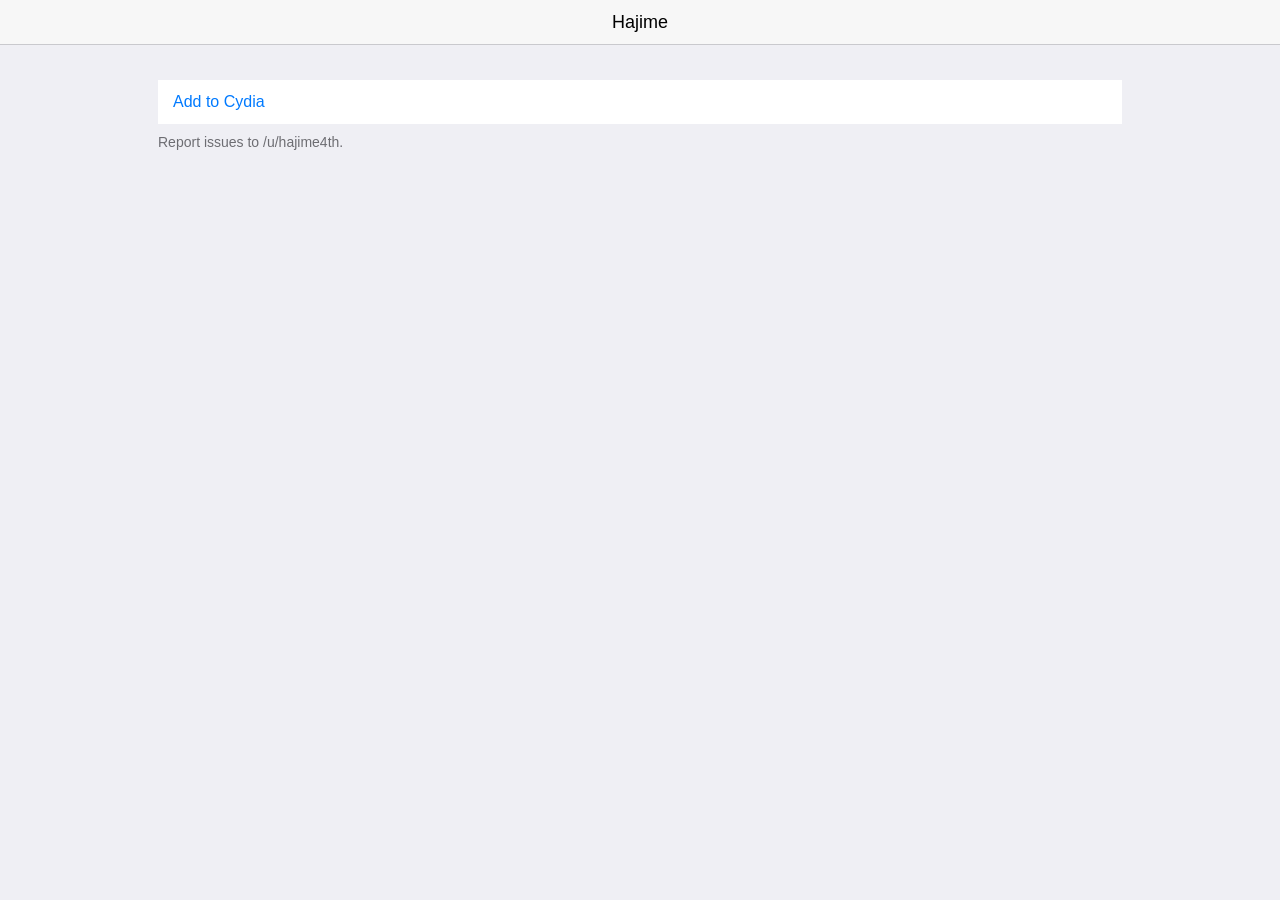
==== index.html @ 9b928046 "Add files via upload" ====
<!DOCTYPE html>
<html >
  <head>
    <meta charset="UTF-8">
    <title>Hajime</title>
    <meta name="viewport" content="initial-scale=1, maximum-scale=1, user-scalable=0">



        <link rel="stylesheet" href="css/style.css">




  </head>

  <body>

    <body class="depiction">
  <header>
    <h1>Hajime</h1>
  </header>
  <main id="content" role="main">
    <ul>
      <li>
      <a href="cydia://url/https://cydia.saurik.com/api/share#?source=https://hajime4th.github.io/">Add to Cydia</a>
      </li>
    </ul>
    <p class="footer">Report issues to /u/hajime4th.</p>
  </main>
</body>

        <script src="js/index.js"></script>




  </body>
</html>
---- css/style.css ----
iframe {
  border:0
}

a,button {
  color:#007aff;
  text-decoration:none
}

html {
  background:#efeff4
}

html .depiction {
  background:0 0
}

body {
  font:16px -apple-system-font,".Helvetica NeueUI","Helvetica Neue",sans-serif;
  margin:80px 0 35px
}

.cydia body {
  margin-top:35px
}

.depiction body {
  margin-top:0;
  margin-bottom:0
}

@media (min-width:708px) {
#content {
  width:708px;
  margin:0 auto
}
}

@media (min-width:964px) {
#content {
  width:964px
}
}

body>p,h2,header .date,p[class="footer"] {
  margin:15px;
  color:#6d6d72;
  font-size:14px;
  font-weight:400
}

@media (min-width:708px) {
body>p,h2,p[class="footer"] {
  margin-left:0;
  margin-right:0
}
}

h2,header .date {
  text-transform:uppercase;
  margin-bottom:5px
}

h2 a,h2 header .date,header h2 .date {
  color:inherit
}

h2 a:active,h2 a:focus,h2 a:hover,h2 header .date,header h2 .date {
  text-decoration:underline
}

hr {
  border:0;
  border-top:1px solid #c8c7cc
}

body>header {
  position:fixed;
  top:0;
  left:0;
  width:100%;
  height:44px;
  z-index:10;
  background:#f7f7f7;
  border-bottom:1px solid #c9c9cd
}

body>header h1 {
  margin:0;
  text-align:center;
  font-size:18px;
  line-height:44px;
  font-weight:500
}

.cydia body>header {
  display:none
}

.cydia body>header+p {
  margin-top:-20px
}

ul {
  margin:5px 0 35px;
  padding:0;
  list-style:none;
  background:#fff
}

ul:after,ul:before {
  content:"";
  display:block;
  height:1px;
  background:#c8c7cc
}

@media (min-width:708px) {
ul:after,ul:before {
  display:none
}
}

ul li {
  border-bottom:1px solid #c8c7cc;
  margin-left:15px;
  padding:13px 15px 13px 0
}

ul li:last-child {
  border-bottom:0
}

ul .button,ul li [role="link"],ul li p {
  padding:13px 15px;
  margin:-13px -15px
}

ul .button+p,ul li [role="link"]+p,ul li p+p {
  padding-top:0;
  margin-top:0
}

ul .button,ul li [role="link"] {
  display:block;
  color:#007aff;
  padding-right:30px;
  position:relative;
  z-index:2
}

ul .button:after,ul li [role="link"]:after {
  content:"";
  display:block;
  background:url([data-uri]) 0 0/100% 100%;
  position:absolute;
  top:50%;
  right:15px;
  width:10px;
  height:13px;
  margin-top:-6.5px
}

ul li>button {
  font:inherit;
  width:100%;
  text-align:left
}

ul li .pull-in {
  vertical-align:top
}

@media (max-width:708px) {
ul li .pull-in {
  margin:-13px -15px
}
}

ul+[class="footer"],ul+p {
  margin-top:-25px
}

img {
  max-width:290px
}

blockquote {
  border-left:4px solid #c9c9cd;
  margin-left:20px;
  padding-left:8px;
  font-style:italic
}

code {
  font-family:"Source Code Pro",Monaco,Menlo,Consolas,monospace
}

header .date {
  float:right;
  margin-top:0;
  margin-bottom:0
}

@media (min-width:708px) {
header .date {
  margin-left:0;
  margin-right:0
}
}

footer :first-child {
  margin-top:0
}

footer :last-child {
  margin-bottom:0
}

.nav a,footer a {
  margin-right:15px
}

#about {
  margin:0 15px 40px
}

.cydia #about {
  display:none
}

.cydia #open {
  display:none
}

@media (min-width:708px) {
#about {
  margin-left:0;
  margin-right:0
}
}
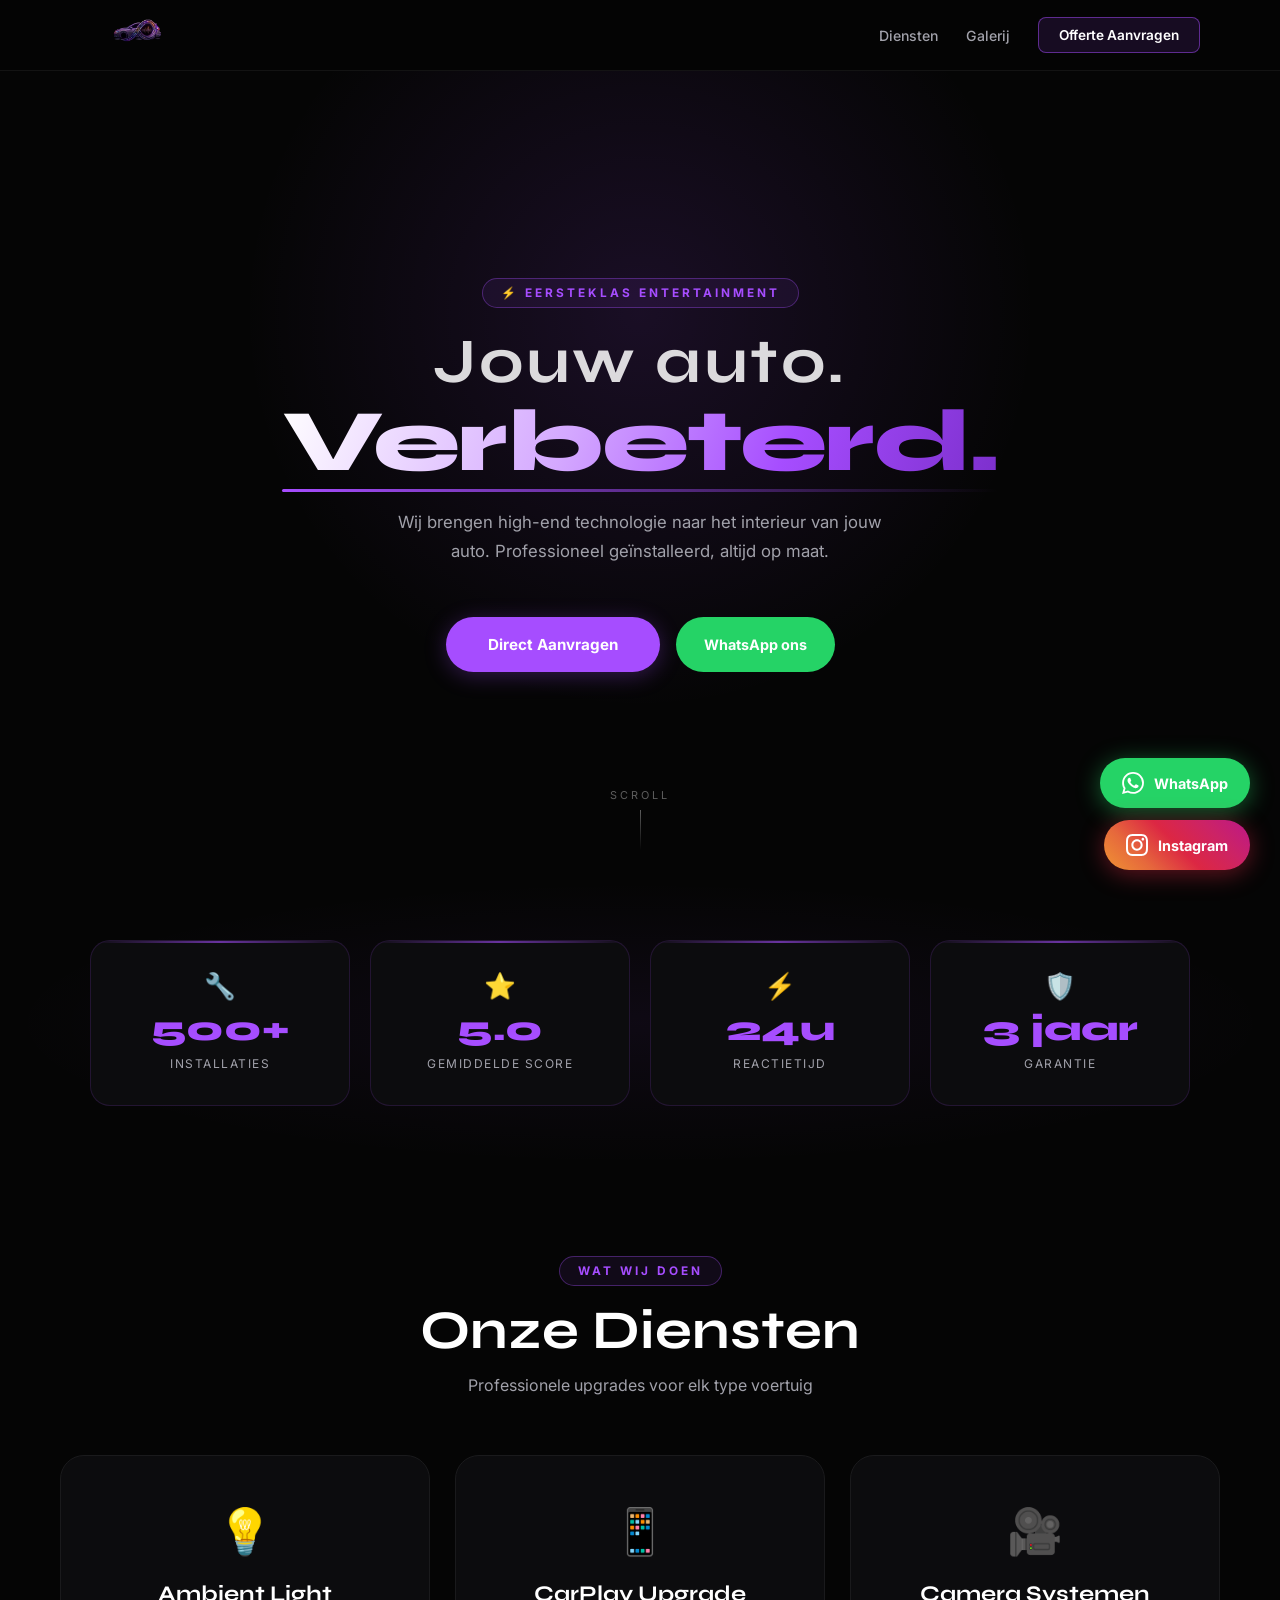
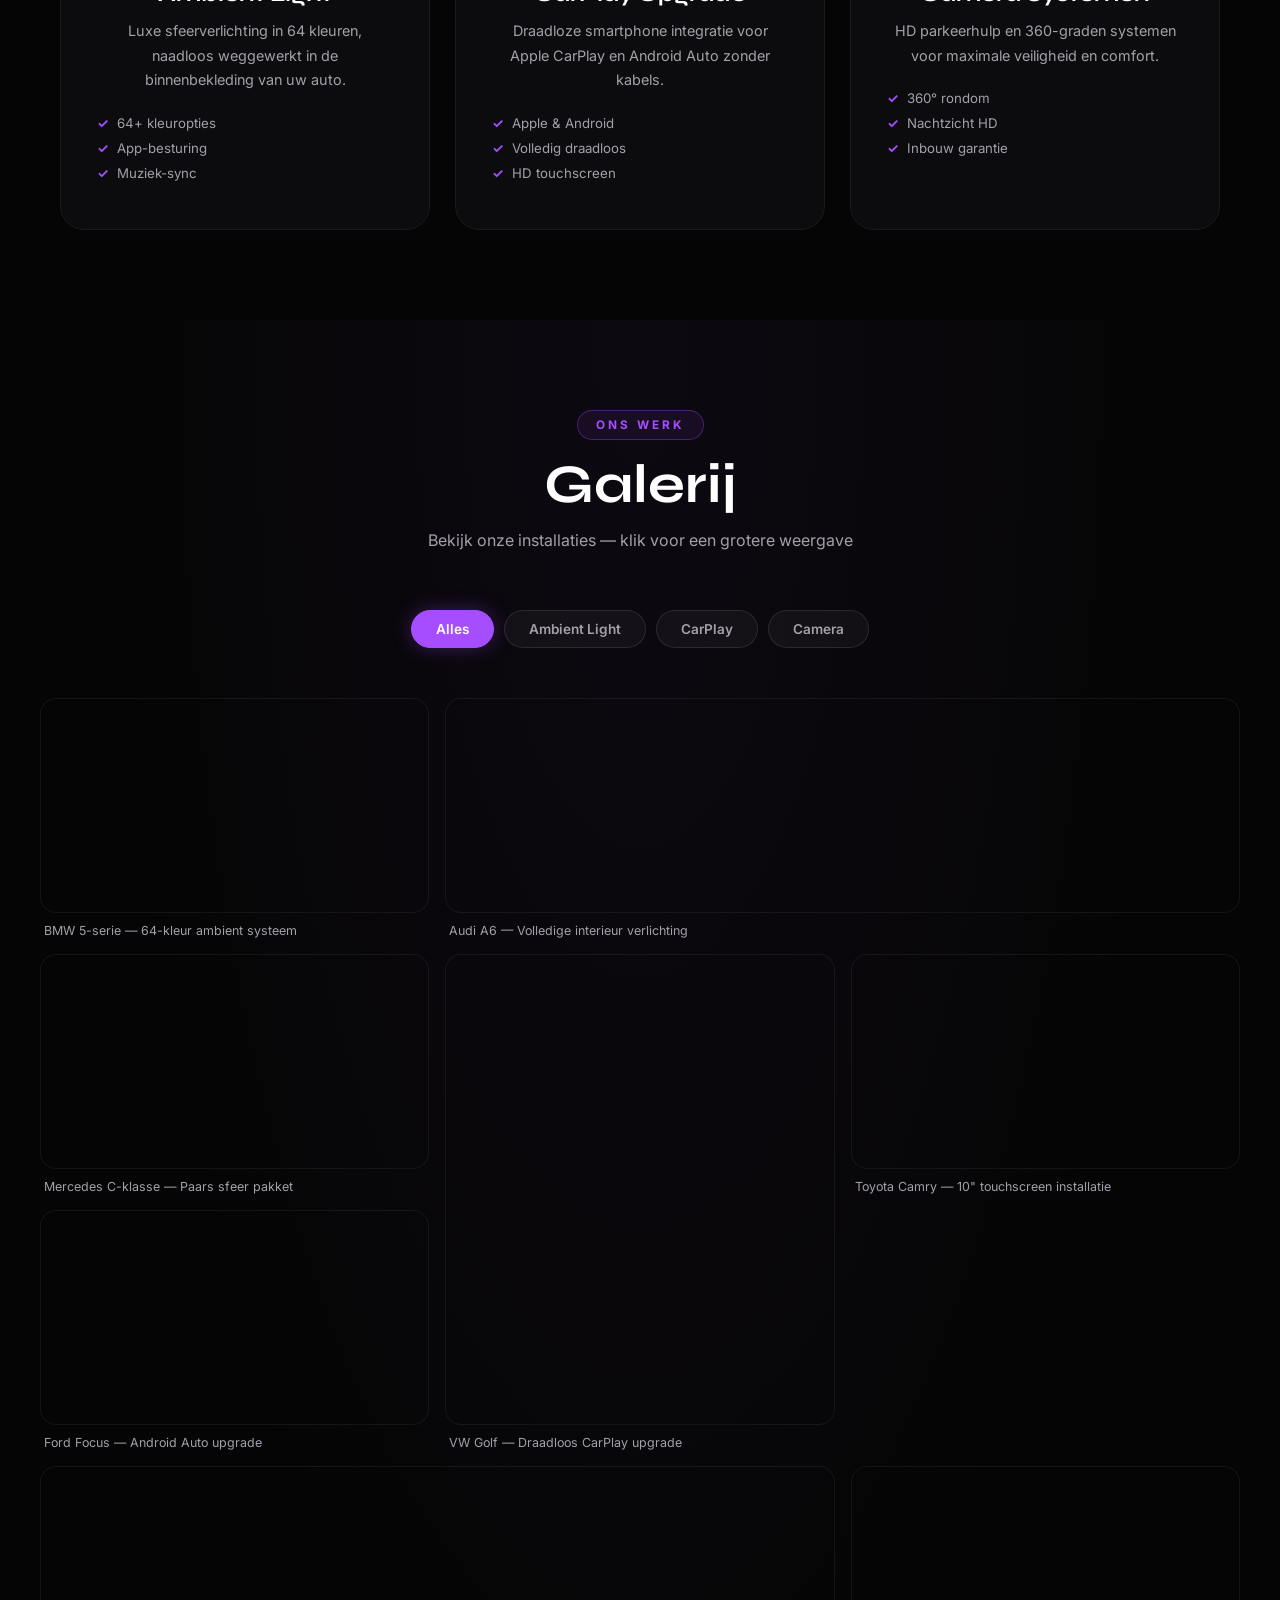
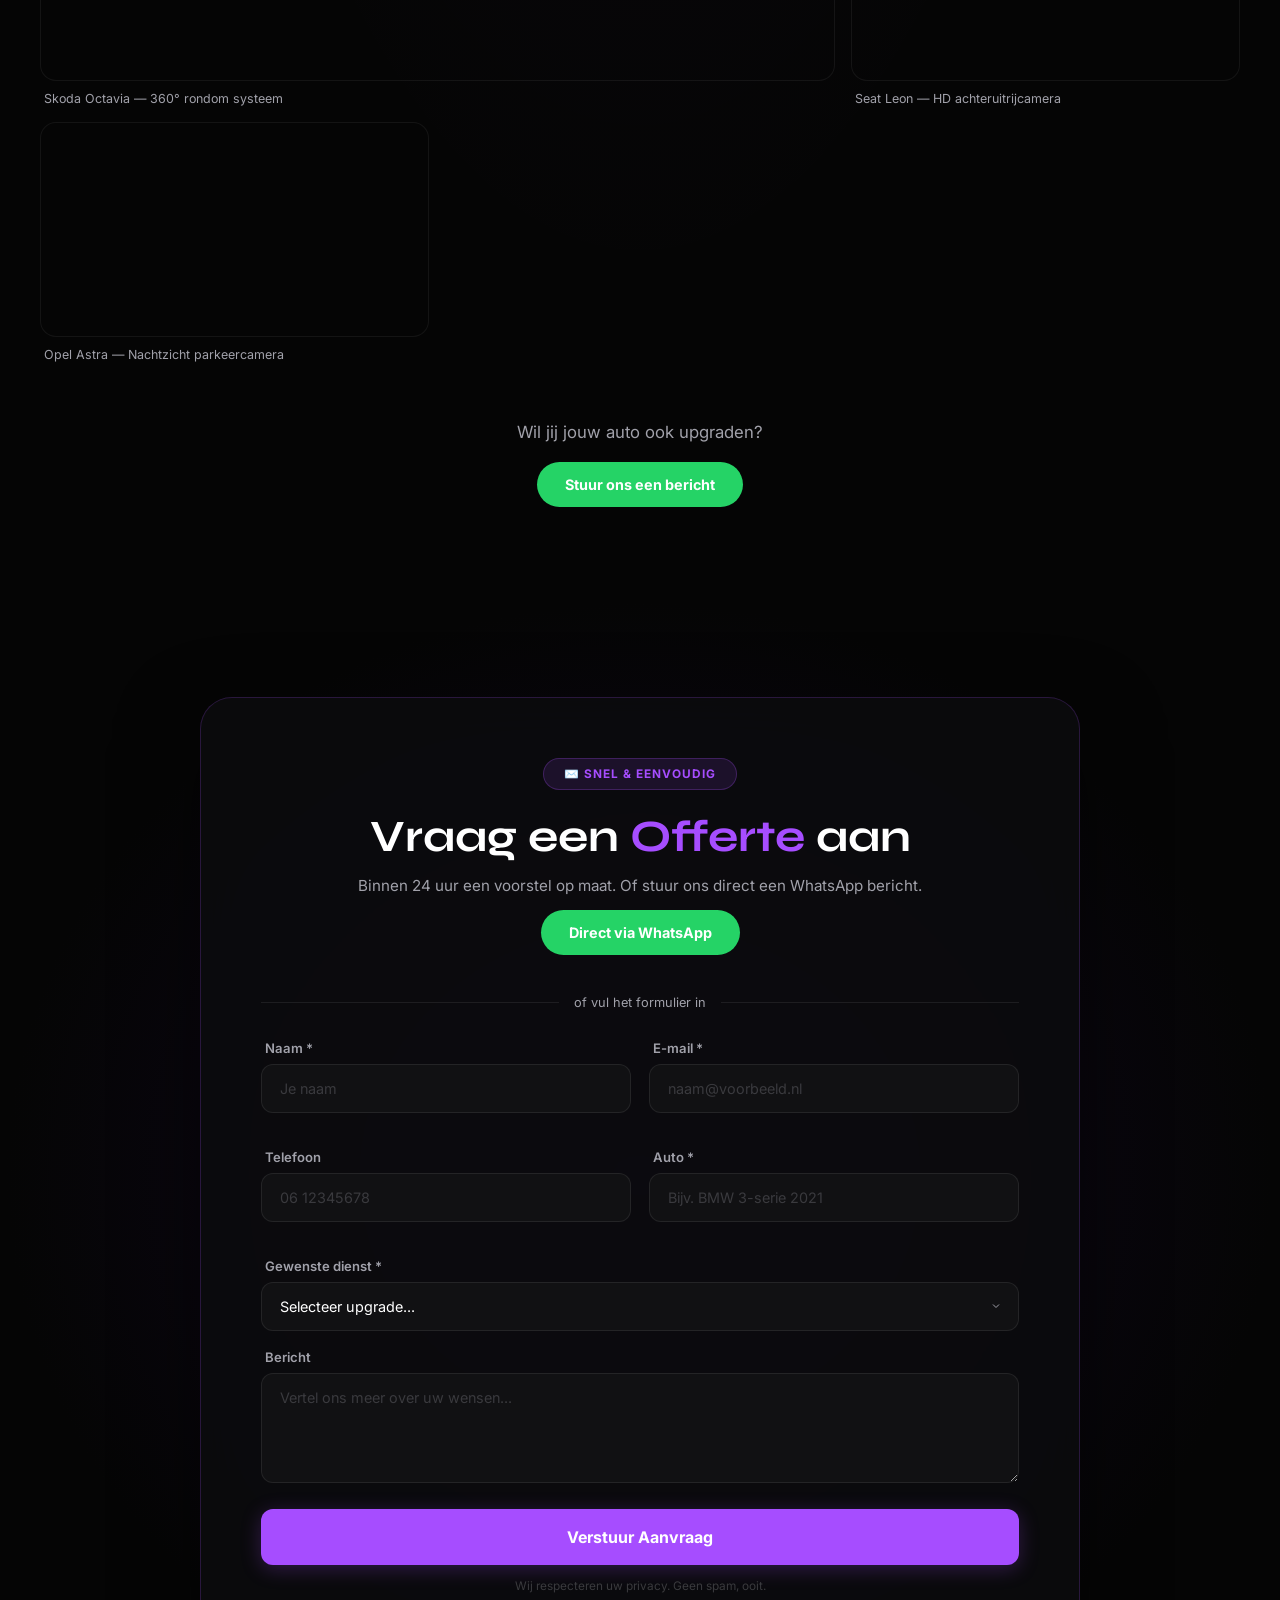
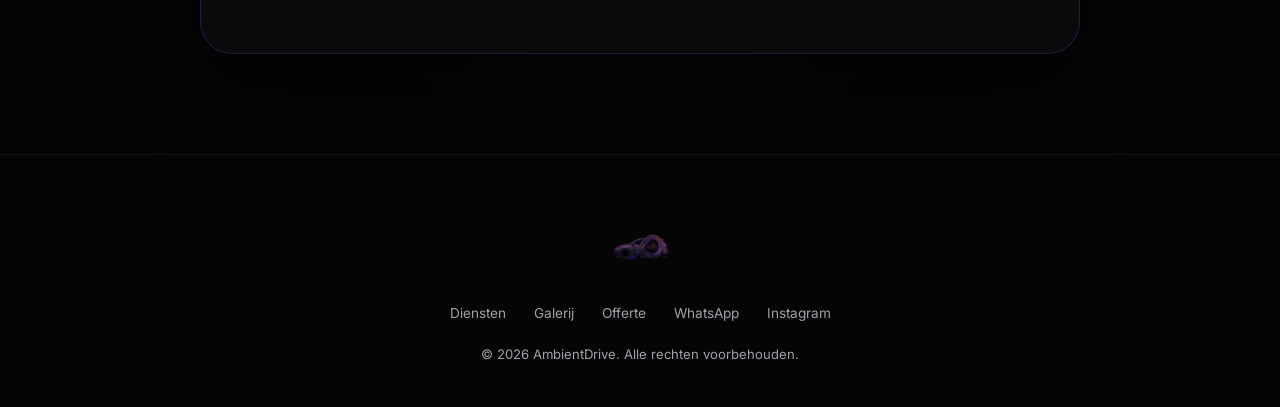
==== commit 4ee731eb: "Fix AmbientDrive site: restore Formspree form, add all assets - Replace old Cydia page with AmbientD" ====
--- a/index.html
+++ b/index.html
@@ -1,39 +1,311 @@
-<!DOCTYPE html>
-<html >
-  <head>
-    <meta charset="UTF-8">
-    <title>Hajime</title>
-    <meta name="viewport" content="initial-scale=1, maximum-scale=1, user-scalable=0">
-
-
-
-        <link rel="stylesheet" href="css/style.css">
-
-
-
-
-  </head>
-
-  <body>
-
-    <body class="depiction">
-  <header>
-    <h1>Hajime</h1>
-  </header>
-  <main id="content" role="main">
-    <ul>
-      <li>
-      <a href="cydia://url/https://cydia.saurik.com/api/share#?source=https://hajime4th.github.io/">Add to Cydia</a>
-      </li>
-    </ul>
-    <p class="footer">Report issues to /u/hajime4th.</p>
-  </main>
-</body>
-
-        <script src="js/index.js"></script>
-
-
-
-
-  </body>
-</html>
+<!DOCTYPE html>
+<html lang="nl">
+<head>
+    <meta charset="UTF-8">
+    <meta name="viewport" content="width=device-width, initial-scale=1.0">
+    <title>AmbientDrive | Premium Auto Customization</title>
+    <link href="https://fonts.googleapis.com/css2?family=Syne:wght@700;800&family=Inter:wght@400;500;600;700&display=swap" rel="stylesheet">
+    <link rel="stylesheet" href="style.css">
+</head>
+<body>
+
+    <!-- Startup Loader -->
+    <div class="startup-overlay" id="loader">
+        <img src="logo.png" alt="AmbientDrive" class="loader-logo">
+    </div>
+
+    <!-- Floating Buttons (WhatsApp + Instagram) -->
+    <div class="fab-container">
+        <a href="https://wa.me/31612345678?text=Hallo%2C%20ik%20heb%20een%20vraag%20over%20AmbientDrive!" 
+           class="whatsapp-fab" target="_blank" rel="noopener">
+            <svg xmlns="http://www.w3.org/2000/svg" viewBox="0 0 24 24" fill="currentColor" width="22" height="22">
+                <path d="M17.472 14.382c-.297-.149-1.758-.867-2.03-.967-.273-.099-.471-.148-.67.15-.197.297-.767.966-.94 1.164-.173.199-.347.223-.644.075-.297-.15-1.255-.463-2.39-1.475-.883-.788-1.48-1.761-1.653-2.059-.173-.297-.018-.458.13-.606.134-.133.298-.347.446-.52.149-.174.198-.298.298-.497.099-.198.05-.371-.025-.52-.075-.149-.669-1.612-.916-2.207-.242-.579-.487-.5-.669-.51-.173-.008-.371-.01-.57-.01-.198 0-.52.074-.792.372-.272.297-1.04 1.016-1.04 2.479 0 1.462 1.065 2.875 1.213 3.074.149.198 2.096 3.2 5.077 4.487.709.306 1.262.489 1.694.625.712.227 1.36.195 1.871.118.571-.085 1.758-.719 2.006-1.413.248-.694.248-1.289.173-1.413-.074-.124-.272-.198-.57-.347m-5.421 7.403h-.004a9.87 9.87 0 01-5.031-1.378l-.361-.214-3.741.982.998-3.648-.235-.374a9.86 9.86 0 01-1.51-5.26c.001-5.45 4.436-9.884 9.888-9.884 2.64 0 5.122 1.03 6.988 2.898a9.825 9.825 0 012.893 6.994c-.003 5.45-4.437 9.884-9.885 9.884m8.413-18.297A11.815 11.815 0 0012.05 0C5.495 0 .16 5.335.157 11.892c0 2.096.547 4.142 1.588 5.945L.057 24l6.305-1.654a11.882 11.882 0 005.683 1.448h.005c6.554 0 11.89-5.335 11.893-11.893a11.821 11.821 0 00-3.48-8.413z"/>
+            </svg>
+            <span>WhatsApp</span>
+        </a>
+
+        <a href="https://www.instagram.com/ambientdrive.nl" target="_blank" rel="noopener" class="instagram-fab" aria-label="Instagram">
+            <svg xmlns="http://www.w3.org/2000/svg" viewBox="0 0 24 24" fill="currentColor" width="22" height="22">
+                <path d="M12 2.163c3.204 0 3.584.012 4.85.07 3.252.148 4.771 1.691 4.919 4.919.058 1.265.069 1.645.069 4.849 0 3.205-.012 3.584-.069 4.849-.149 3.225-1.664 4.771-4.919 4.919-1.266.058-1.644.07-4.849.07-3.204 0-3.584-.012-4.849-.07-3.26-.149-4.771-1.699-4.919-4.92-.058-1.265-.07-1.644-.07-4.849 0-3.204.013-3.583.07-4.849.149-3.227 1.664-4.771 4.919-4.919 1.266-.057 1.645-.069 4.849-.069zm0-2.163c-3.259 0-3.667.014-4.947.072-4.358.2-6.78 2.618-6.98 6.98-.059 1.281-.073 1.689-.073 4.948 0 3.259.014 3.667.072 4.947.2 4.358 2.618 6.78 6.98 6.98 1.281.058 1.689.072 4.948.072 3.259 0 3.668-.014 4.948-.072 4.354-.2 6.782-2.618 6.979-6.98.059-1.28.073-1.689.073-4.948 0-3.259-.014-3.667-.072-4.947-.196-4.354-2.617-6.78-6.979-6.98-1.281-.059-1.69-.073-4.949-.073zm0 5.838c-3.403 0-6.162 2.759-6.162 6.162s2.759 6.163 6.162 6.163 6.162-2.76 6.162-6.163c0-3.403-2.759-6.162-6.162-6.162zm0 10.162c-2.209 0-4-1.79-4-4 0-2.209 1.791-4 4-4s4 1.791 4 4c0 2.21-1.791 4-4 4zm6.406-11.845c-.796 0-1.441.645-1.441 1.44s.645 1.44 1.441 1.44c.795 0 1.439-.645 1.439-1.44s-.644-1.44-1.439-1.44z"/>
+            </svg>
+            <span>Instagram</span>
+        </a>
+    </div>
+
+    <!-- Navbar -->
+    <nav class="navbar" id="navbar">
+        <div class="nav-container">
+            <a href="#home" class="logo-link">
+                <img src="logo.png" alt="AmbientDrive" class="nav-logo">
+            </a>
+            <div class="nav-menu">
+                <a href="#diensten" class="menu-item">Diensten</a>
+                <a href="#galerij" class="menu-item">Galerij</a>
+                <a href="#offerte" class="btn-nav">Offerte Aanvragen</a>
+            </div>
+            <button class="hamburger" id="hamburger" aria-label="Menu" aria-expanded="false">
+                <span></span><span></span><span></span>
+            </button>
+        </div>
+        <div class="mobile-menu" id="mobileMenu" aria-hidden="true">
+            <a href="#diensten" class="mobile-item">Diensten</a>
+            <a href="#galerij" class="mobile-item">Galerij</a>
+            <a href="#offerte" class="mobile-item mobile-cta">Offerte Aanvragen</a>
+        </div>
+    </nav>
+
+    <main id="main-content">
+
+        <!-- Hero -->
+        <section class="hero" id="home">
+            <div class="hero-bg-glow"></div>
+            <div class="hero-content reveal">
+                <span class="badge">⚡ Eersteklas Entertainment</span>
+                <h1>
+                    <span class="h1-line1">Jouw auto.</span>
+                    <span class="h1-line2"><span class="word-verbeterd">Verbeterd.</span></span>
+                </h1>
+                <p class="hero-sub">Wij brengen high-end technologie naar het interieur van jouw auto. Professioneel geïnstalleerd, altijd op maat.</p>
+                <div class="hero-actions">
+                    <a href="#offerte" class="btn-main">Direct Aanvragen</a>
+                    <a href="https://wa.me/31612345678?text=Hallo%2C%20ik%20heb%20een%20vraag%20over%20AmbientDrive!" class="btn-whatsapp" target="_blank" rel="noopener">WhatsApp ons</a>
+                </div>
+            </div>
+            <div class="hero-scroll-hint">
+                <span>Scroll</span>
+                <div class="scroll-line"></div>
+            </div>
+        </section>
+
+        <!-- Stats Strip -->
+        <section class="stats-strip reveal">
+            <div class="stats-container">
+                <div class="stat-card">
+                    <div class="stat-icon">🔧</div>
+                    <span class="stat-number" data-target="500" data-suffix="+">500+</span>
+                    <span class="stat-label">Installaties</span>
+                </div>
+                <div class="stat-card">
+                    <div class="stat-icon">⭐</div>
+                    <span class="stat-number">5.0</span>
+                    <span class="stat-label">Gemiddelde score</span>
+                </div>
+                <div class="stat-card">
+                    <div class="stat-icon">⚡</div>
+                    <span class="stat-number" data-target="24" data-suffix="u">24u</span>
+                    <span class="stat-label">Reactietijd</span>
+                </div>
+                <div class="stat-card">
+                    <div class="stat-icon">🛡️</div>
+                    <span class="stat-number">3 jaar</span>
+                    <span class="stat-label">Garantie</span>
+                </div>
+            </div>
+        </section>
+
+        <!-- Diensten -->
+        <section id="diensten" class="services reveal">
+            <div class="section-header">
+                <span class="badge">Wat wij doen</span>
+                <h2 class="section-title">Onze Diensten</h2>
+                <p class="section-sub">Professionele upgrades voor elk type voertuig</p>
+            </div>
+            <div class="grid-container">
+                <div class="card">
+                    <div class="card-icon">💡</div>
+                    <h3>Ambient Light</h3>
+                    <p>Luxe sfeerverlichting in 64 kleuren, naadloos weggewerkt in de binnenbekleding van uw auto.</p>
+                    <ul class="card-features">
+                        <li>64+ kleuropties</li>
+                        <li>App-besturing</li>
+                        <li>Muziek-sync</li>
+                    </ul>
+                </div>
+                <div class="card">
+                    <div class="card-icon">📱</div>
+                    <h3>CarPlay Upgrade</h3>
+                    <p>Draadloze smartphone integratie voor Apple CarPlay en Android Auto zonder kabels.</p>
+                    <ul class="card-features">
+                        <li>Apple & Android</li>
+                        <li>Volledig draadloos</li>
+                        <li>HD touchscreen</li>
+                    </ul>
+                </div>
+                <div class="card">
+                    <div class="card-icon">🎥</div>
+                    <h3>Camera Systemen</h3>
+                    <p>HD parkeerhulp en 360-graden systemen voor maximale veiligheid en comfort.</p>
+                    <ul class="card-features">
+                        <li>360° rondom</li>
+                        <li>Nachtzicht HD</li>
+                        <li>Inbouw garantie</li>
+                    </ul>
+                </div>
+            </div>
+        </section>
+
+        <!-- Galerij -->
+        <section id="galerij" class="gallery-section reveal">
+            <div class="section-header">
+                <span class="badge">Ons Werk</span>
+                <h2 class="section-title">Galerij</h2>
+                <p class="section-sub">Bekijk onze installaties — klik voor een grotere weergave</p>
+            </div>
+
+            <div class="gallery-filters">
+                <button class="filter-btn active" data-filter="all">Alles</button>
+                <button class="filter-btn" data-filter="ambient">Ambient Light</button>
+                <button class="filter-btn" data-filter="carplay">CarPlay</button>
+                <button class="filter-btn" data-filter="camera">Camera</button>
+            </div>
+
+            <div class="gallery-grid" id="galleryGrid">
+                <!-- Ambient Light -->
+                <div class="gallery-item" data-category="ambient">
+                    <div class="gallery-img" style="background-image:url('https://images.unsplash.com/photo-1618843479313-40f8e9c7f2f0?w=800&q=80')">
+                        <div class="gallery-overlay"><span class="gallery-tag">Ambient Light</span><span class="gallery-expand">↗</span></div>
+                    </div>
+                    <p class="gallery-caption">BMW 5-serie — 64-kleur ambient systeem</p>
+                </div>
+                <div class="gallery-item gallery-wide" data-category="ambient">
+                    <div class="gallery-img" style="background-image:url('https://images.unsplash.com/photo-1583121274602-3e2820c69888?w=1200&q=80')">
+                        <div class="gallery-overlay"><span class="gallery-tag">Ambient Light</span><span class="gallery-expand">↗</span></div>
+                    </div>
+                    <p class="gallery-caption">Audi A6 — Volledige interieur verlichting</p>
+                </div>
+                <div class="gallery-item" data-category="ambient">
+                    <div class="gallery-img" style="background-image:url('https://images.unsplash.com/photo-1558618047-3c8c76b7a9a5?w=800&q=80')">
+                        <div class="gallery-overlay"><span class="gallery-tag">Ambient Light</span><span class="gallery-expand">↗</span></div>
+                    </div>
+                    <p class="gallery-caption">Mercedes C-klasse — Paars sfeer pakket</p>
+                </div>
+
+                <!-- CarPlay -->
+                <div class="gallery-item gallery-tall" data-category="carplay">
+                    <div class="gallery-img" style="background-image:url('https://images.unsplash.com/photo-1544636331-e26879cd4d9b?w=800&q=80')">
+                        <div class="gallery-overlay"><span class="gallery-tag">CarPlay</span><span class="gallery-expand">↗</span></div>
+                    </div>
+                    <p class="gallery-caption">VW Golf — Draadloos CarPlay upgrade</p>
+                </div>
+                <div class="gallery-item" data-category="carplay">
+                    <div class="gallery-img" style="background-image:url('https://images.unsplash.com/photo-1563720223185-11003d516935?w=800&q=80')">
+                        <div class="gallery-overlay"><span class="gallery-tag">CarPlay</span><span class="gallery-expand">↗</span></div>
+                    </div>
+                    <p class="gallery-caption">Toyota Camry — 10&quot; touchscreen installatie</p>
+                </div>
+                <div class="gallery-item" data-category="carplay">
+                    <div class="gallery-img" style="background-image:url('https://images.unsplash.com/photo-1511919884226-fd3cad34687c?w=800&q=80')">
+                        <div class="gallery-overlay"><span class="gallery-tag">CarPlay</span><span class="gallery-expand">↗</span></div>
+                    </div>
+                    <p class="gallery-caption">Ford Focus — Android Auto upgrade</p>
+                </div>
+
+                <!-- Camera -->
+                <div class="gallery-item gallery-wide" data-category="camera">
+                    <div class="gallery-img" style="background-image:url('https://images.unsplash.com/photo-1592198084033-aade902d1aae?w=1200&q=80')">
+                        <div class="gallery-overlay"><span class="gallery-tag">Camera</span><span class="gallery-expand">↗</span></div>
+                    </div>
+                    <p class="gallery-caption">Skoda Octavia — 360° rondom systeem</p>
+                </div>
+                <div class="gallery-item" data-category="camera">
+                    <div class="gallery-img" style="background-image:url('https://images.unsplash.com/photo-1568605117036-5fe5e7bab0b7?w=800&q=80')">
+                        <div class="gallery-overlay"><span class="gallery-tag">Camera</span><span class="gallery-expand">↗</span></div>
+                    </div>
+                    <p class="gallery-caption">Seat Leon — HD achteruitrijcamera</p>
+                </div>
+                <div class="gallery-item" data-category="camera">
+                    <div class="gallery-img" style="background-image:url('https://images.unsplash.com/photo-1485291571150-772bcfc10da5?w=800&q=80')">
+                        <div class="gallery-overlay"><span class="gallery-tag">Camera</span><span class="gallery-expand">↗</span></div>
+                    </div>
+                    <p class="gallery-caption">Opel Astra — Nachtzicht parkeercamera</p>
+                </div>
+            </div>
+
+            <div class="gallery-cta">
+                <p>Wil jij jouw auto ook upgraden?</p>
+                <a href="https://wa.me/31612345678?text=Ik%20heb%20jullie%20galerij%20gezien%20en%20wil%20graag%20een%20offerte!" class="btn-whatsapp" target="_blank" rel="noopener">Stuur ons een bericht</a>
+            </div>
+        </section>
+
+        <!-- Lightbox -->
+        <div class="lightbox" id="lightbox" role="dialog" aria-modal="true" aria-label="Galerij weergave">
+            <div class="lightbox-backdrop" id="lightboxBackdrop"></div>
+            <button class="lightbox-close" id="lightboxClose" aria-label="Sluiten">✕</button>
+            <div class="lightbox-content">
+                <div class="lightbox-img" id="lightboxImg"></div>
+                <p class="lightbox-caption" id="lightboxCaption"></p>
+            </div>
+        </div>
+
+        <!-- Offerte -->
+        <section id="offerte" class="contact-section reveal">
+            <div class="container">
+                <div class="form-card">
+                    <div class="form-header">
+                        <span class="badge-purple">✉️ Snel & Eenvoudig</span>
+                        <h2 class="form-title">Vraag een <span class="purple-text">Offerte</span> aan</h2>
+                        <p>Binnen 24 uur een voorstel op maat. Of stuur ons direct een WhatsApp bericht.</p>
+                        <a href="https://wa.me/31612345678?text=Hallo%2C%20ik%20wil%20graag%20een%20offerte%20aanvragen!" class="btn-whatsapp whatsapp-inline" target="_blank" rel="noopener">Direct via WhatsApp</a>
+                    </div>
+                    <div class="form-divider"><span>of vul het formulier in</span></div>
+                    <form action="https://formspree.io/f/xdabaqza" method="POST" id="contactForm">
+                        <input type="hidden" name="_subject" value="Nieuwe offerte-aanvraag via AmbientDrive">
+                        <input type="text" name="_gotcha" style="display:none" tabindex="-1" autocomplete="off">
+                        <div class="form-grid">
+                            <div class="input-group">
+                                <label for="name">Naam *</label>
+                                <input type="text" id="name" name="name" placeholder="Je naam" required>
+                            </div>
+                            <div class="input-group">
+                                <label for="email">E-mail *</label>
+                                <input type="email" id="email" name="email" placeholder="naam@voorbeeld.nl" required>
+                            </div>
+                            <div class="input-group">
+                                <label for="phone">Telefoon</label>
+                                <input type="tel" id="phone" name="phone" placeholder="06 12345678">
+                            </div>
+                            <div class="input-group">
+                                <label for="car">Auto *</label>
+                                <input type="text" id="car" name="car" placeholder="Bijv. BMW 3-serie 2021" required>
+                            </div>
+                        </div>
+                        <div class="input-group">
+                            <label for="service">Gewenste dienst *</label>
+                            <select id="service" name="service" required>
+                                <option value="" disabled selected>Selecteer upgrade...</option>
+                                <option value="Ambient Lighting">💡 Ambient Lighting</option>
+                                <option value="CarPlay Upgrade">📱 CarPlay Upgrade</option>
+                                <option value="Camera Systemen">🎥 Camera Systemen</option>
+                                <option value="Combinatie pakket">⚡ Combinatie pakket</option>
+                            </select>
+                        </div>
+                        <div class="input-group">
+                            <label for="message">Bericht</label>
+                            <textarea id="message" name="message" rows="4" placeholder="Vertel ons meer over uw wensen..."></textarea>
+                        </div>
+                        <button type="submit" class="btn-submit" id="submitBtn">
+                            <span class="btn-text">Verstuur Aanvraag</span>
+                            <span class="btn-loading" style="display:none">Versturen...</span>
+                        </button>
+                        <p class="form-disclaimer">Wij respecteren uw privacy. Geen spam, ooit.</p>
+                    </form>
+                </div>
+            </div>
+        </section>
+    </main>
+
+    <footer class="site-footer">
+        <img src="logo.png" alt="AmbientDrive Logo" class="footer-logo">
+        <div class="footer-links">
+            <a href="#diensten">Diensten</a>
+            <a href="#galerij">Galerij</a>
+            <a href="#offerte">Offerte</a>
+            <a href="https://wa.me/31612345678" target="_blank" rel="noopener">WhatsApp</a>
+            <a href="https://www.instagram.com/ambientdrive.nl" target="_blank" rel="noopener">Instagram</a>
+        </div>
+        <p>&copy; 2026 AmbientDrive. Alle rechten voorbehouden.</p>
+    </footer>
+
+    <script src="script.js"></script>
+</body>
+</html>
--- a/style.css
+++ b/style.css
@@ -0,0 +1,613 @@
+/* AmbientDrive | style.css — v3 */
+:root {
+    --bg: #050505;
+    --card-bg: #0c0c0e;
+    --purple: #A64DFF;
+    --purple-dark: #7c2fcc;
+    --purple-glow: rgba(166, 77, 255, 0.3);
+    --text-main: #ffffff;
+    --text-dim: #a1a1aa;
+    --nav-height: 70px;
+    --whatsapp: #25D366;
+    --whatsapp-dark:#1da851;
+}
+/* ─── Reset ──────────────────────────────────── */
+*, *::before, *::after { margin:0; padding:0; box-sizing:border-box; }
+html { scroll-behavior: smooth; }
+body {
+    background: var(--bg);
+    color: var(--text-main);
+    font-family: 'Inter', sans-serif;
+    padding-top: var(--nav-height);
+    overflow-x: hidden;
+    -webkit-font-smoothing: antialiased;
+}
+/* ─── Keyframes ──────────────────────────────── */
+@keyframes pulse {
+    0%,100% { transform:scale(1); opacity:1; }
+    50% { transform:scale(1.08); opacity:0.75; }
+}
+@keyframes fabPop {
+    from { opacity:0; transform:scale(0.5) translateY(20px); }
+    to { opacity:1; transform:scale(1) translateY(0); }
+}
+@keyframes glowPulse {
+    0%,100% { opacity:.6; transform:translate(-50%,-50%) scale(1); }
+    50% { opacity:1; transform:translate(-50%,-50%) scale(1.1); }
+}
+@keyframes scrollDown {
+    0% { transform:scaleY(0); transform-origin:top; }
+    50% { transform:scaleY(1); transform-origin:top; }
+    100% { transform:scaleY(0); transform-origin:bottom; }
+}
+@keyframes fadeInUp {
+    from { opacity:0; transform:translateY(14px); }
+    to { opacity:1; transform:translateY(0); }
+}
+@keyframes lightboxIn {
+    from { opacity:0; transform:scale(0.95); }
+    to { opacity:1; transform:scale(1); }
+}
+/* ─── Reveal ─────────────────────────────────── */
+.reveal {
+    opacity: 0;
+    transform: translateY(32px);
+    transition: opacity .8s cubic-bezier(.2,.8,.2,1),
+                transform .8s cubic-bezier(.2,.8,.2,1);
+}
+.reveal.active { opacity:1; transform:translateY(0); }
+/* ─── Loader ─────────────────────────────────── */
+.startup-overlay {
+    position:fixed; inset:0; background:#000; z-index:9999;
+    display:flex; justify-content:center; align-items:center;
+    transition: opacity .8s ease, visibility .8s ease;
+}
+.loading-finished .startup-overlay { opacity:0; pointer-events:none; visibility:hidden; }
+.loader-logo {
+    height:150px; width:auto;
+    filter:drop-shadow(0 0 40px var(--purple));
+    animation:pulse 2s infinite ease-in-out;
+}
+/* ─── Floating buttons container ─────────────── */
+.fab-container {
+    position:fixed; bottom:30px; right:30px; z-index:999;
+    display:flex; flex-direction:column; align-items:flex-end; gap:12px;
+}
+/* ─── WhatsApp FAB ───────────────────────────── */
+.whatsapp-fab {
+    position:relative;
+    background:var(--whatsapp); color:#fff;
+    border-radius:50px; padding:14px 22px;
+    display:flex; align-items:center; gap:10px;
+    text-decoration:none; font-weight:700; font-size:.9rem;
+    box-shadow:0 4px 25px rgba(37,211,102,.45);
+    transition:all .3s cubic-bezier(.175,.885,.32,1.275);
+    animation:fabPop .6s 1.5s both;
+}
+.whatsapp-fab:hover {
+    background:var(--whatsapp-dark);
+    transform:translateY(-3px) scale(1.05);
+    box-shadow:0 8px 35px rgba(37,211,102,.55);
+}
+/* ─── Instagram FAB ──────────────────────────── */
+.instagram-fab {
+    position:relative;
+    background:linear-gradient(45deg,#f09433 0%,#e6683c 25%,#dc2743 50%,#cc2366 75%,#bc1888 100%);
+    color:#fff;
+    border-radius:50px; padding:14px 22px;
+    display:flex; align-items:center; gap:10px;
+    text-decoration:none; font-weight:700; font-size:.9rem;
+    box-shadow:0 4px 25px rgba(220,39,67,.45);
+    transition:all .3s cubic-bezier(.175,.885,.32,1.275);
+    animation:fabPop .6s 1.7s both;
+}
+.instagram-fab:hover {
+    transform:translateY(-3px) scale(1.05);
+    box-shadow:0 8px 35px rgba(220,39,67,.6);
+    filter:brightness(1.1);
+}
+/* ─── WhatsApp inline btn ────────────────────── */
+.btn-whatsapp {
+    background:var(--whatsapp); color:#fff;
+    padding:14px 28px; border-radius:50px;
+    text-decoration:none; font-weight:700; font-size:.9rem;
+    display:inline-flex; align-items:center; gap:8px;
+    transition:all .3s ease;
+}
+.btn-whatsapp:hover {
+    background:var(--whatsapp-dark);
+    transform:translateY(-2px);
+    box-shadow:0 6px 25px rgba(37,211,102,.4);
+}
+.whatsapp-inline { margin-top:15px; }
+/* ─── Navbar ─────────────────────────────────── */
+.navbar {
+    position:fixed; top:0; width:100%;
+    background:rgba(5,5,5,.88);
+    backdrop-filter:blur(20px); -webkit-backdrop-filter:blur(20px);
+    border-bottom:1px solid rgba(255,255,255,.06);
+    z-index:1000;
+    transition:background .3s, box-shadow .3s;
+}
+.navbar.scrolled {
+    background:rgba(5,5,5,.97);
+    box-shadow:0 4px 30px rgba(0,0,0,.6);
+}
+.nav-container {
+    max-width:1200px; margin:0 auto;
+    display:flex; justify-content:space-between; align-items:center;
+    height:var(--nav-height); padding:0 40px;
+}
+.nav-logo {
+    height:48px; width:auto; display:block;
+    transition:transform .4s cubic-bezier(.175,.885,.32,1.275);
+}
+.nav-logo:hover { transform:scale(1.08); filter:drop-shadow(0 0 14px var(--purple)); }
+.nav-menu { display:flex; align-items:center; gap:28px; }
+.menu-item {
+    color:var(--text-dim); text-decoration:none;
+    font-size:.88rem; font-weight:500; position:relative;
+    transition:color .3s;
+}
+.menu-item::after {
+    content:''; position:absolute; bottom:-3px; left:0;
+    width:0; height:2px; background:var(--purple);
+    transition:width .3s;
+}
+.menu-item:hover { color:#fff; }
+.menu-item:hover::after { width:100%; }
+.btn-nav {
+    background:rgba(166,77,255,.12);
+    border:1px solid rgba(166,77,255,.5);
+    color:#fff; padding:9px 20px; border-radius:8px;
+    text-decoration:none; font-weight:600; font-size:.85rem;
+    transition:all .3s;
+}
+.btn-nav:hover { background:var(--purple); border-color:var(--purple); box-shadow:0 0 20px var(--purple-glow); }
+/* ─── Hamburger ──────────────────────────────── */
+.hamburger {
+    display:none; flex-direction:column; gap:5px;
+    background:none; border:none; cursor:pointer; padding:8px 5px;
+}
+.hamburger span {
+    display:block; width:24px; height:2px;
+    background:#fff; border-radius:2px; transition:all .3s;
+}
+.hamburger.open span:nth-child(1) { transform:translateY(7px) rotate(45deg); }
+.hamburger.open span:nth-child(2) { opacity:0; transform:scaleX(0); }
+.hamburger.open span:nth-child(3) { transform:translateY(-7px) rotate(-45deg); }
+/* ─── Mobile menu ────────────────────────────── */
+.mobile-menu {
+    display:none; flex-direction:column;
+    padding:18px 30px 24px; gap:4px;
+    border-top:1px solid rgba(255,255,255,.07);
+    background:rgba(5,5,5,.98);
+}
+.mobile-menu.open { display:flex; }
+.mobile-item {
+    color:var(--text-dim); text-decoration:none;
+    padding:13px 0; font-weight:500; font-size:.95rem;
+    border-bottom:1px solid rgba(255,255,255,.05);
+    transition:color .3s;
+}
+.mobile-item:last-child { border-bottom:none; }
+.mobile-item:hover { color:#fff; }
+.mobile-cta {
+    margin-top:12px; background:var(--purple); color:#fff !important;
+    text-align:center; padding:14px; border-radius:10px;
+    font-weight:700; border-bottom:none !important;
+    box-shadow:0 4px 20px var(--purple-glow);
+}
+/* ─── Hero ───────────────────────────────────── */
+.hero {
+    min-height:90vh; display:flex;
+    align-items:center; justify-content:center;
+    text-align:center; position:relative; overflow:hidden;
+}
+.hero-bg-glow {
+    position:absolute; top:30%; left:50%;
+    transform:translate(-50%,-50%);
+    width:800px; height:800px;
+    background:radial-gradient(circle, rgba(166,77,255,.13) 0%, transparent 70%);
+    pointer-events:none; animation:glowPulse 4s ease-in-out infinite;
+}
+.hero-content { position:relative; z-index:1; padding:0 20px; }
+h1 {
+    font-family:'Syne',sans-serif;
+    font-size:clamp(3rem,8vw,5.5rem);
+    line-height:1.0; margin:22px 0;
+    display:flex; flex-direction:column; align-items:center; gap:4px;
+}
+.h1-line1 {
+    color: rgba(255,255,255,0.85);
+    font-size: 0.72em;
+    letter-spacing: 0.04em;
+    font-weight: 700;
+}
+.h1-line2 {
+    display: block;
+}
+.word-verbeterd {
+    background: linear-gradient(110deg, #ffffff 0%, #d4a8ff 40%, #A64DFF 70%, #7c2fcc 100%);
+    -webkit-background-clip: text;
+    -webkit-text-fill-color: transparent;
+    background-clip: text;
+    font-size: 1em;
+    font-weight: 800;
+    letter-spacing: -0.02em;
+    text-shadow: none;
+    position: relative;
+    display: inline-block;
+}
+.word-verbeterd::after {
+    content: '';
+    position: absolute;
+    bottom: -6px;
+    left: 0;
+    width: 100%;
+    height: 3px;
+    background: linear-gradient(90deg, var(--purple), transparent);
+    border-radius: 2px;
+}
+.purple-gradient {
+    background:linear-gradient(135deg,#fff 20%,var(--purple));
+    -webkit-background-clip:text; -webkit-text-fill-color:transparent;
+    background-clip:text;
+}
+.badge {
+    color:var(--purple); text-transform:uppercase;
+    letter-spacing:3px; font-weight:700; font-size:.74rem;
+    border:1px solid rgba(166,77,255,.35); padding:7px 18px;
+    border-radius:50px; background:rgba(166,77,255,.08); display:inline-block;
+}
+.hero-sub {
+    color:var(--text-dim); font-size:1.05rem;
+    line-height:1.75; max-width:520px; margin:0 auto;
+}
+.hero-actions {
+    margin-top:50px; display:flex; gap:16px;
+    justify-content:center; flex-wrap:wrap;
+}
+.btn-main {
+    background:var(--purple); color:#fff;
+    padding:18px 42px; border-radius:50px;
+    text-decoration:none; font-weight:700; font-size:.95rem;
+    display:inline-block;
+    box-shadow:0 4px 22px rgba(166,77,255,.28);
+    transition:all .4s cubic-bezier(.175,.885,.32,1.275);
+}
+.btn-main:hover { box-shadow:0 0 50px var(--purple-glow); transform:scale(1.05) translateY(-3px); }
+.hero-scroll-hint {
+    position:absolute; bottom:30px; left:50%; transform:translateX(-50%);
+    display:flex; flex-direction:column; align-items:center; gap:8px;
+    opacity:.35; pointer-events:none;
+}
+.hero-scroll-hint span { font-size:.68rem; letter-spacing:3px; text-transform:uppercase; }
+.scroll-line {
+    width:1px; height:40px;
+    background:linear-gradient(to bottom,#fff,transparent);
+    animation:scrollDown 1.5s ease-in-out infinite;
+}
+/* ─── Stats ──────────────────────────────────── */
+.stats-strip {
+    padding: 60px 20px;
+    background: radial-gradient(ellipse at center, rgba(166,77,255,0.06) 0%, transparent 70%);
+}
+.stats-container {
+    max-width: 1100px; margin: 0 auto;
+    display: grid;
+    grid-template-columns: repeat(4, 1fr);
+    gap: 20px;
+}
+.stat-card {
+    background: var(--card-bg);
+    border: 1px solid rgba(166,77,255,0.15);
+    border-radius: 20px;
+    padding: 32px 24px;
+    display: flex;
+    flex-direction: column;
+    align-items: center;
+    gap: 10px;
+    text-align: center;
+    transition: all 0.3s ease;
+    position: relative;
+    overflow: hidden;
+}
+.stat-card::before {
+    content: '';
+    position: absolute;
+    top: 0; left: 0; right: 0;
+    height: 2px;
+    background: linear-gradient(90deg, transparent, var(--purple), transparent);
+    opacity: 0.6;
+}
+.stat-card:hover {
+    border-color: rgba(166,77,255,0.4);
+    transform: translateY(-4px);
+    box-shadow: 0 16px 40px rgba(0,0,0,0.4), 0 0 20px rgba(166,77,255,0.08);
+}
+.stat-icon {
+    font-size: 1.6rem;
+    line-height: 1;
+    margin-bottom: 2px;
+}
+.stat-number {
+    font-family: 'Syne', sans-serif;
+    font-size: 2.2rem;
+    font-weight: 800;
+    color: var(--purple);
+    line-height: 1;
+}
+.stat-label {
+    font-size: .75rem;
+    color: var(--text-dim);
+    text-transform: uppercase;
+    letter-spacing: 1.5px;
+    line-height: 1.4;
+}
+/* keep old names in case anything references them */
+.stat-item { display:flex; flex-direction:column; align-items:center; gap:7px; }
+.stat-divider { display: none; }
+/* ─── Services ───────────────────────────────── */
+.services { padding:90px 20px; }
+.section-header {
+    text-align:center; margin-bottom:60px;
+    display:flex; flex-direction:column; align-items:center; gap:15px;
+}
+.section-title { font-family:'Syne',sans-serif; font-size:clamp(2.2rem,5vw,3.4rem); line-height:1.1; }
+.section-sub { color:var(--text-dim); font-size:1rem; }
+.grid-container {
+    display:grid; grid-template-columns:repeat(auto-fit,minmax(280px,1fr));
+    gap:25px; max-width:1200px; margin:0 auto; padding:0 20px;
+}
+.card {
+    background:var(--card-bg); padding:48px 36px;
+    border-radius:24px; border:1px solid #1a1a1c;
+    text-align:center; position:relative; overflow:hidden;
+    transition:all .4s ease;
+}
+.card::before {
+    content:''; position:absolute; top:0; left:0; right:0; height:2px;
+    background:linear-gradient(90deg,transparent,var(--purple),transparent);
+    opacity:0; transition:opacity .4s;
+}
+.card:hover { border-color:rgba(166,77,255,.4); transform:translateY(-10px); background:#111114; box-shadow:0 20px 50px rgba(0,0,0,.5),0 0 30px rgba(166,77,255,.08); }
+.card:hover::before { opacity:1; }
+.card-icon { font-size:2.8rem; margin-bottom:22px; display:block; transition:transform .3s; }
+.card:hover .card-icon { transform:scale(1.2) rotate(-5deg); }
+.card h3 { font-family:'Syne',sans-serif; font-size:1.4rem; margin-bottom:12px; }
+.card p { color:var(--text-dim); line-height:1.7; font-size:.9rem; }
+.card-features { list-style:none; margin-top:22px; display:flex; flex-direction:column; gap:9px; text-align:left; }
+.card-features li { color:var(--text-dim); font-size:.83rem; padding-left:20px; position:relative; }
+.card-features li::before { content:'✓'; position:absolute; left:0; color:var(--purple); font-weight:700; }
+/* ─── Gallery ────────────────────────────────── */
+.gallery-section {
+    padding:90px 20px;
+    background:radial-gradient(ellipse at top,rgba(166,77,255,.05) 0%,transparent 60%);
+}
+.gallery-filters { display:flex; justify-content:center; gap:10px; margin-bottom:50px; flex-wrap:wrap; }
+.filter-btn {
+    background:rgba(255,255,255,.04); border:1px solid rgba(255,255,255,.1);
+    color:var(--text-dim); padding:10px 24px; border-radius:50px;
+    cursor:pointer; font-size:.85rem; font-weight:600;
+    font-family:'Inter',sans-serif; transition:all .3s;
+}
+.filter-btn:hover, .filter-btn.active {
+    background:var(--purple); border-color:var(--purple);
+    color:#fff; box-shadow:0 0 20px var(--purple-glow);
+}
+.gallery-grid {
+    display:grid; grid-template-columns:repeat(3,1fr);
+    grid-auto-rows:240px; gap:16px; max-width:1200px; margin:0 auto;
+}
+.gallery-item {
+    display:flex; flex-direction:column; gap:10px;
+    cursor:pointer; transition:opacity .35s ease;
+}
+.gallery-item.hidden { display:none; }
+.gallery-wide { grid-column:span 2; }
+.gallery-tall { grid-row:span 2; }
+.gallery-img {
+    flex:1; border-radius:16px; overflow:hidden; position:relative;
+    background-size:cover; background-position:center;
+    background-repeat: no-repeat;
+    border:1px solid rgba(255,255,255,.06);
+    transition:transform .4s ease, box-shadow .4s ease;
+}
+.gallery-item:hover .gallery-img { transform:scale(1.02); box-shadow:0 12px 40px rgba(0,0,0,.5); }
+.gallery-overlay {
+    position:absolute; inset:0; border-radius:16px;
+    background:linear-gradient(to bottom,transparent 40%,rgba(0,0,0,.85) 100%);
+    display:flex; justify-content:space-between; align-items:flex-end;
+    padding:18px; opacity:0; transition:opacity .3s;
+}
+.gallery-item:hover .gallery-overlay { opacity:1; }
+.gallery-tag {
+    background:var(--purple); color:#fff;
+    font-size:.71rem; font-weight:700; padding:4px 12px;
+    border-radius:50px; text-transform:uppercase; letter-spacing:1px;
+}
+.gallery-expand {
+    color:#fff; font-size:1.3rem;
+    background:rgba(255,255,255,.15);
+    width:36px; height:36px; border-radius:50%;
+    display:flex; align-items:center; justify-content:center;
+    backdrop-filter:blur(5px); transition:background .2s;
+}
+.gallery-item:hover .gallery-expand { background:rgba(166,77,255,.5); }
+.gallery-caption { font-size:.78rem; color:var(--text-dim); padding-left:4px; transition:color .3s; }
+.gallery-item:hover .gallery-caption { color:#d0d0d0; }
+/* Gradient placeholder images */
+.ambient-1 { background:linear-gradient(135deg,#1a0830,#4a1080,#A64DFF 80%); }
+.ambient-2 { background:linear-gradient(160deg,#0d0020,#6b22a8,#c77dff 70%,#a855f7 100%); }
+.ambient-3 { background:linear-gradient(120deg,#250050,#7b2ff7,#e040fb 60%); }
+.carplay-1 { background:linear-gradient(135deg,#0a1628,#1e3a5f,#2196f3 80%); }
+.carplay-2 { background:linear-gradient(160deg,#041020,#153a6e,#42a5f5 70%); }
+.carplay-3 { background:linear-gradient(120deg,#0d2240,#1565c0,#64b5f6 60%); }
+.camera-1  { background:linear-gradient(135deg,#0f1f0f,#1b5e20,#4caf50 80%); }
+.camera-2  { background:linear-gradient(160deg,#071507,#2e7d32,#66bb6a 70%); }
+.camera-3  { background:linear-gradient(120deg,#122312,#388e3c,#81c784 60%); }
+
+.ambient-1::after,.ambient-2::after,.ambient-3::after,
+.carplay-1::after,.carplay-2::after,.carplay-3::after,
+.camera-1::after,.camera-2::after,.camera-3::after {
+    content:''; position:absolute; inset:0;
+    background:radial-gradient(circle at 30% 60%,rgba(255,255,255,.08) 0%,transparent 40%),
+               radial-gradient(circle at 70% 30%,rgba(255,255,255,.05) 0%,transparent 30%);
+}
+.ambient-1::before{content:'💡';position:absolute;top:50%;left:50%;transform:translate(-50%,-60%);font-size:3rem;opacity:.22;z-index:1;}
+.ambient-2::before{content:'🌈';position:absolute;top:50%;left:50%;transform:translate(-50%,-60%);font-size:3rem;opacity:.22;z-index:1;}
+.ambient-3::before{content:'✨';position:absolute;top:50%;left:50%;transform:translate(-50%,-60%);font-size:3rem;opacity:.22;z-index:1;}
+.carplay-1::before{content:'📱';position:absolute;top:50%;left:50%;transform:translate(-50%,-60%);font-size:3rem;opacity:.22;z-index:1;}
+.carplay-2::before{content:'🖥️';position:absolute;top:50%;left:50%;transform:translate(-50%,-60%);font-size:3rem;opacity:.22;z-index:1;}
+.carplay-3::before{content:'🎵';position:absolute;top:50%;left:50%;transform:translate(-50%,-60%);font-size:3rem;opacity:.22;z-index:1;}
+.camera-1::before{content:'📷';position:absolute;top:50%;left:50%;transform:translate(-50%,-60%);font-size:3rem;opacity:.22;z-index:1;}
+.camera-2::before{content:'🎥';position:absolute;top:50%;left:50%;transform:translate(-50%,-60%);font-size:3rem;opacity:.22;z-index:1;}
+.camera-3::before{content:'🔍';position:absolute;top:50%;left:50%;transform:translate(-50%,-60%);font-size:3rem;opacity:.22;z-index:1;}
+
+.gallery-cta { text-align:center; margin-top:60px; display:flex; flex-direction:column; align-items:center; gap:20px; }
+.gallery-cta p { color:var(--text-dim); font-size:1.05rem; }
+/* ─── Lightbox ───────────────────────────────── */
+.lightbox {
+    position:fixed; inset:0; z-index:9900;
+    display:none;
+    align-items:center;
+    justify-content:center;
+    padding:20px;
+}
+.lightbox.open {
+    display:flex;
+}
+.lightbox-backdrop {
+    position:absolute; inset:0;
+    background:rgba(0,0,0,.92);
+    backdrop-filter:blur(10px);
+    -webkit-backdrop-filter:blur(10px);
+    cursor:pointer;
+}
+.lightbox-close {
+    position:absolute; top:20px; right:25px; z-index:1;
+    background:rgba(255,255,255,.1); border:1px solid rgba(255,255,255,.2);
+    color:#fff; width:46px; height:46px; border-radius:50%;
+    font-size:1.1rem; cursor:pointer;
+    display:flex; align-items:center; justify-content:center;
+    font-family:'Inter',sans-serif;
+    transition:background .25s, transform .25s;
+}
+.lightbox-close:hover { background:rgba(255,255,255,.22); transform:scale(1.1); }
+.lightbox-content {
+    position:relative; z-index:1;
+    max-width:920px; width:100%;
+    display:flex; flex-direction:column; align-items:center; gap:16px;
+    animation:lightboxIn .3s ease;
+}
+.lightbox-img {
+    width:100%; height:500px; border-radius:20px;
+    background-size:cover; background-position:center;
+    background-repeat: no-repeat;
+    border:1px solid rgba(255,255,255,.12);
+    box-shadow:0 30px 80px rgba(0,0,0,.7);
+}
+.lightbox-caption { color:var(--text-dim); font-size:.92rem; }
+/* ─── Contact form ───────────────────────────── */
+.contact-section {
+    padding:100px 20px;
+    background:radial-gradient(ellipse at center,#11081f 0%,#050505 70%);
+    display:flex; justify-content:center;
+}
+.container { width:100%; max-width:880px; }
+.form-card {
+    background:rgba(12,12,14,.9);
+    backdrop-filter:blur(24px); -webkit-backdrop-filter:blur(24px);
+    border:1px solid rgba(166,77,255,.2);
+    border-radius:32px; padding:60px;
+    box-shadow:0 30px 80px rgba(0,0,0,.5);
+}
+.form-header { text-align:center; margin-bottom:40px; }
+.form-title { font-family:'Syne',sans-serif; font-size:clamp(2rem,4.5vw,2.8rem); line-height:1.3; margin-top:18px; }
+.form-header p { color:var(--text-dim); margin-top:10px; font-size:.95rem; }
+.purple-text { color:var(--purple); }
+.badge-purple {
+    background:rgba(166,77,255,.12); color:var(--purple);
+    padding:8px 20px; border-radius:50px; font-size:.74rem; font-weight:700;
+    text-transform:uppercase; letter-spacing:1px; display:inline-block;
+    border:1px solid rgba(166,77,255,.25);
+}
+.form-divider {
+    display:flex; align-items:center; gap:15px;
+    margin:30px 0; color:var(--text-dim); font-size:.8rem;
+}
+.form-divider::before,.form-divider::after {
+    content:''; flex:1; height:1px; background:rgba(255,255,255,.08);
+}
+.form-grid { display:grid; grid-template-columns:1fr 1fr; gap:18px; margin-bottom:18px; }
+.input-group { display:flex; flex-direction:column; gap:8px; margin-bottom:18px; }
+.input-group label { font-size:.82rem; font-weight:600; color:var(--text-dim); margin-left:4px; }
+input, select, textarea {
+    background:#111113; border:1px solid rgba(255,255,255,.08);
+    border-radius:12px; padding:15px 18px; color:#fff; width:100%;
+    font-family:'Inter',sans-serif; font-size:.9rem; transition:all .3s;
+    -webkit-appearance:none;
+}
+input::placeholder, textarea::placeholder { color:#3a3a3e; }
+select {
+    appearance:none; -webkit-appearance:none; cursor:pointer;
+    background-image:url("data:image/svg+xml,%3Csvg xmlns='http://www.w3.org/2000/svg' width='12' height='12' viewBox='0 0 24 24' fill='none' stroke='%23a1a1aa' stroke-width='2'%3E%3Cpolyline points='6 9 12 15 18 9'%3E%3C/polyline%3E%3C/svg%3E");
+    background-repeat:no-repeat; background-position:right 16px center; padding-right:40px;
+}
+input:focus, select:focus, textarea:focus {
+    border-color:var(--purple); outline:none;
+    background:#18181c; box-shadow:0 0 0 3px rgba(166,77,255,.1);
+}
+textarea { resize:vertical; min-height:110px; }
+.btn-submit {
+    width:100%; background:var(--purple); color:#fff;
+    padding:18px; border-radius:12px; border:none;
+    font-weight:700; font-size:1rem; cursor:pointer;
+    font-family:'Inter',sans-serif;
+    box-shadow:0 4px 20px rgba(166,77,255,.25);
+    transition:all .3s; margin-top:8px;
+}
+.btn-submit:hover:not(:disabled) { filter:brightness(1.15); transform:translateY(-2px); box-shadow:0 10px 35px rgba(166,77,255,.4); }
+.btn-submit:active:not(:disabled) { transform:translateY(0); }
+.btn-submit:disabled { opacity:.65; cursor:not-allowed; }
+.form-disclaimer { text-align:center; font-size:.74rem; color:#3a3a3e; margin-top:14px; }
+/* ─── Footer ─────────────────────────────────── */
+.site-footer { padding:70px 20px 45px; text-align:center; border-top:1px solid rgba(255,255,255,.06); }
+.footer-logo { height:55px; width:auto; margin:0 auto 25px; display:block; opacity:.6; mix-blend-mode:lighten; transition:all .3s; }
+.footer-logo:hover { opacity:1; filter:drop-shadow(0 0 12px var(--purple)); }
+.footer-links { display:flex; justify-content:center; gap:28px; margin-bottom:25px; flex-wrap:wrap; }
+.footer-links a { color:var(--text-dim); text-decoration:none; font-size:.85rem; transition:color .3s; }
+.footer-links a:hover { color:#fff; }
+.site-footer p { color:var(--text-dim); font-size:.82rem; }
+/* ─── Responsive ─────────────────────────────── */
+@media (max-width:900px) {
+    .gallery-grid { grid-template-columns:repeat(2,1fr); grid-auto-rows:200px; }
+    .gallery-wide { grid-column:span 2; }
+    .gallery-tall { grid-row:span 1; }
+    .stats-container { grid-template-columns: repeat(2, 1fr); }
+    .lightbox-img { height:360px; }
+}
+@media (max-width:768px) {
+    .nav-menu { display:none; }
+    .hamburger { display:flex; }
+    .form-grid { grid-template-columns:1fr; }
+    .form-card { padding:35px 22px; }
+    .hero-actions { flex-direction:column; align-items:center; }
+    .hero-actions .btn-main,
+    .hero-actions .btn-whatsapp { width:100%; max-width:320px; justify-content:center; }
+    .stats-container { grid-template-columns: repeat(2, 1fr); gap:12px; }
+    .nav-container { padding:0 20px; }
+    .lightbox-img { height:260px; }
+}
+@media (max-width:600px) {
+    .gallery-grid { grid-template-columns:1fr; grid-auto-rows:200px; }
+    .gallery-wide { grid-column:span 1; }
+    .gallery-tall { grid-row:span 1; }
+    .whatsapp-fab span,
+    .instagram-fab span { display:none; }
+    .whatsapp-fab,
+    .instagram-fab { padding:15px; border-radius:50%; }
+    .form-card { padding:28px 18px; }
+    .hero-sub br { display:none; }
+}
